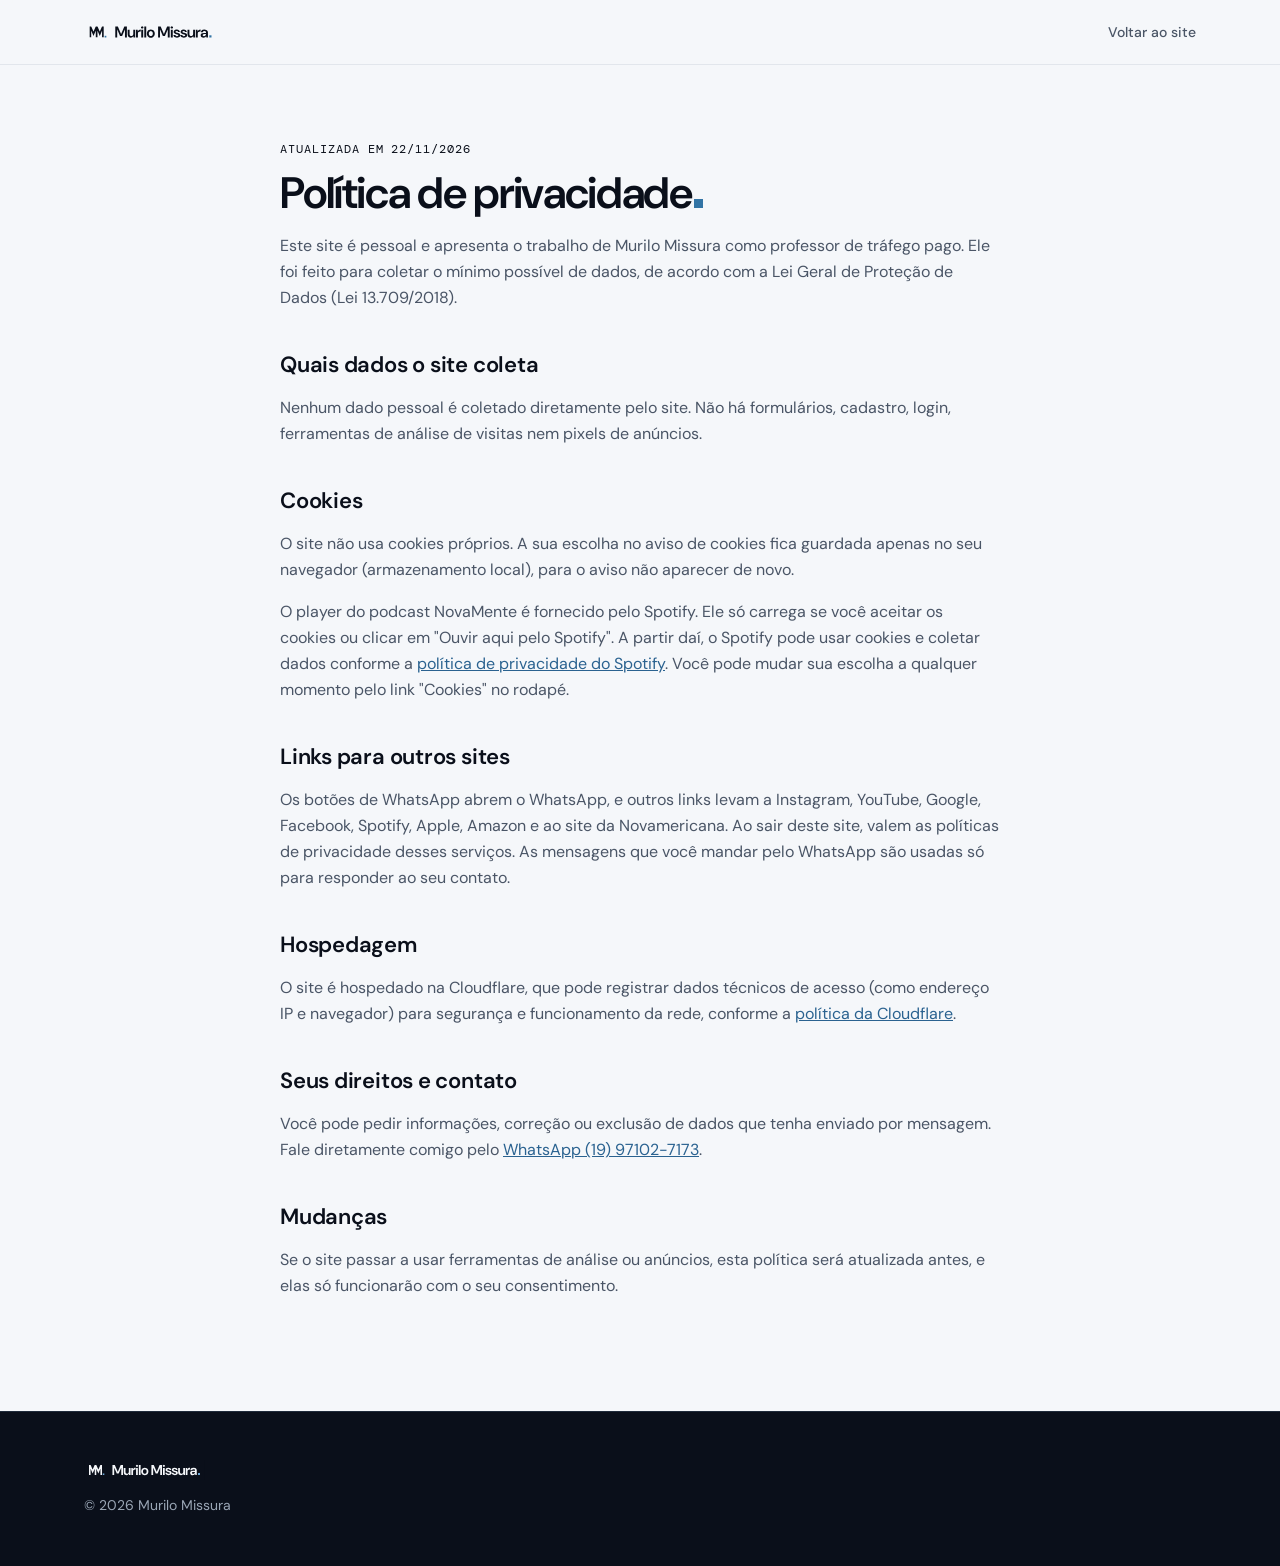
==== privacidade.html @ 1dd3ce07 "Turmas 2027 em formato ingresso, player do NovaMente e aviso de cookies - Cards com data exata, curs" ====
<!doctype html>
<html lang="pt-br">
<head>
<meta charset="utf-8">
<meta name="viewport" content="width=device-width,initial-scale=1">
<title>Política de privacidade · Murilo Missura</title>
<meta name="description" content="Como o site murilomissura.com.br trata dados e cookies.">
<meta name="theme-color" content="#F5F7FA">
<link rel="canonical" href="https://murilomissura.com.br/privacidade.html">
<link rel="icon" href="assets/logo/avatar-azul.svg" type="image/svg+xml">
<link rel="stylesheet" href="assets/css/site.css?v=3">
<style>
.doc{max-width:720px;padding:64px 0 96px}
.doc h1{font-size:44px;line-height:48px;letter-spacing:-.03em;margin-bottom:8px}
.doc h2{font-size:22px;line-height:28px;letter-spacing:-.01em;margin:40px 0 8px;font-weight:600}
.doc p,.doc li{color:var(--ink-muted)}
.doc .upd{font:500 12px/16px var(--mono);letter-spacing:.08em;text-transform:uppercase;color:var(--ink-azul)}
</style>
</head>
<body>
<header class="top"><div class="wrap"><a href="/" aria-label="Murilo Missura, início"><img src="assets/logo/logo-horizontal-positivo.svg" alt="Murilo Missura" width="200" height="22"></a><nav class="nav"><a href="/">Voltar ao site</a></nav></div></header>
<main class="wrap doc">
  <p class="upd">Atualizada em 22/11/2026</p>
  <h1>Política de privacidade<span class="ponto"></span></h1>
  <p>Este site é pessoal e apresenta o trabalho de Murilo Missura como professor de tráfego pago. Ele foi feito para coletar o mínimo possível de dados, de acordo com a Lei Geral de Proteção de Dados (Lei 13.709/2018).</p>

  <h2>Quais dados o site coleta</h2>
  <p>Nenhum dado pessoal é coletado diretamente pelo site. Não há formulários, cadastro, login, ferramentas de análise de visitas nem pixels de anúncios.</p>

  <h2>Cookies</h2>
  <p>O site não usa cookies próprios. A sua escolha no aviso de cookies fica guardada apenas no seu navegador (armazenamento local), para o aviso não aparecer de novo.</p>
  <p>O player do podcast NovaMente é fornecido pelo Spotify. Ele só carrega se você aceitar os cookies ou clicar em "Ouvir aqui pelo Spotify". A partir daí, o Spotify pode usar cookies e coletar dados conforme a <a href="https://www.spotify.com/br-pt/legal/privacy-policy/" target="_blank" rel="noopener">política de privacidade do Spotify</a>. Você pode mudar sua escolha a qualquer momento pelo link "Cookies" no rodapé.</p>

  <h2>Links para outros sites</h2>
  <p>Os botões de WhatsApp abrem o WhatsApp, e outros links levam a Instagram, YouTube, Google, Facebook, Spotify, Apple, Amazon e ao site da Novamericana. Ao sair deste site, valem as políticas de privacidade desses serviços. As mensagens que você mandar pelo WhatsApp são usadas só para responder ao seu contato.</p>

  <h2>Hospedagem</h2>
  <p>O site é hospedado na Cloudflare, que pode registrar dados técnicos de acesso (como endereço IP e navegador) para segurança e funcionamento da rede, conforme a <a href="https://www.cloudflare.com/pt-br/privacypolicy/" target="_blank" rel="noopener">política da Cloudflare</a>.</p>

  <h2>Seus direitos e contato</h2>
  <p>Você pode pedir informações, correção ou exclusão de dados que tenha enviado por mensagem. Fale diretamente comigo pelo <a href="https://wa.me/5519971027173" target="_blank" rel="noopener">WhatsApp (19) 97102-7173</a>.</p>

  <h2>Mudanças</h2>
  <p>Se o site passar a usar ferramentas de análise ou anúncios, esta política será atualizada antes, e elas só funcionarão com o seu consentimento.</p>
</main>
<footer><div class="wrap"><div><img src="assets/logo/logo-horizontal-negativo.svg" alt="Murilo Missura" width="180" height="20"><p style="margin:8px 0 0">© 2026 Murilo Missura</p></div></div></footer>
</body>
</html>
---- assets/css/site.css ----
@font-face{font-family:"DM Sans";src:url("../fonts/DMSans.woff") format("woff");font-weight:100 1000;font-display:swap}
@font-face{font-family:"DM Mono";src:url("../fonts/DMMono.woff") format("woff");font-weight:400 500;font-display:swap}
:root{
  --grafite:#0A0F1A;--preto:#0A0F1A;--papel:#F5F7FA;--sinal:#3274A5;--azul:#3274A5;--azul-escuro:#24577E;--azul-claro:#9CC3E4;--on-sinal:#FFFFFF;
  --dado:#2A6290;--surface:#F5F7FA;--surface-raised:#FFFFFF;--ink:#0A0F1A;--ink-muted:#4A5566;
  --ink-sinal:#2A6290;--line:#E2E6EC;--line-strong:#707B8B;--positivo:#157A4A;--focus:#3274A5;
  --sans:"DM Sans",system-ui,-apple-system,"Segoe UI",sans-serif;
  --mono:"DM Mono",ui-monospace,"SF Mono",Menlo,monospace;
  --r-sm:4px;--r-md:8px;--r-lg:16px;
  --shadow:0 1px 2px rgba(10,15,26,.05),0 8px 24px rgba(10,15,26,.06);
  --max:1160px;--pad:24px;--ease:cubic-bezier(.2,.7,.2,1);
}
*{box-sizing:border-box}
html{scroll-behavior:smooth;-webkit-text-size-adjust:100%}
@media (prefers-reduced-motion:reduce){html{scroll-behavior:auto}}
body{margin:0;font-family:var(--sans);font-size:16px;line-height:26px;color:var(--ink);background:var(--surface);-webkit-font-smoothing:antialiased}
img,video{max-width:100%;display:block}
a{color:var(--dado)}
a:focus-visible,button:focus-visible,summary:focus-visible{outline:2px solid var(--focus);outline-offset:2px;border-radius:var(--r-sm)}
.wrap{max-width:var(--max);margin:0 auto;padding:0 var(--pad)}
.ponto{display:inline-block;width:.2em;height:.2em;background:var(--sinal);margin-left:.06em}
.skip{position:absolute;left:-9999px}.skip:focus{left:16px;top:16px;z-index:99;background:var(--papel);padding:8px 12px}

/* Header */
.top{position:sticky;top:0;z-index:20;background:rgba(245,247,250,.85);backdrop-filter:saturate(1.4) blur(12px);-webkit-backdrop-filter:saturate(1.4) blur(12px);border-bottom:1px solid var(--line)}
.top .wrap{display:flex;align-items:center;justify-content:space-between;height:64px;gap:24px}
.top img{height:22px;width:auto}
.nav{display:flex;gap:28px;align-items:center}
.nav a{color:var(--ink-muted);text-decoration:none;font-size:14px;font-weight:500;transition:color .15s}
.nav a:hover{color:var(--ink)}
@media (max-width:860px){.nav .lk{display:none}}

/* Buttons */
.btn{display:inline-flex;align-items:center;gap:8px;font:600 16px/24px var(--sans);padding:12px 24px;border-radius:var(--r-md);text-decoration:none;border:1px solid transparent;transition:background .15s,border-color .15s;cursor:pointer}
.btn svg{width:20px;height:20px;flex:none}
.btn-primary{background:var(--sinal);color:var(--on-sinal)}
.btn-primary:hover{background:#24577E}
.btn-secondary{color:var(--ink);border-color:var(--line-strong);background:transparent}
.btn-secondary:hover{border-color:var(--ink)}
.dark .btn-secondary{color:var(--papel);border-color:#7C8898}
.dark .btn-secondary:hover{border-color:var(--papel)}
.btn-sm{padding:8px 16px;font-size:14px}
@media (prefers-reduced-motion:reduce){.btn{transition:none}}

/* Type */
.eyebrow{font:500 12px/16px var(--mono);letter-spacing:.08em;text-transform:uppercase;color:var(--ink-sinal);margin:0 0 16px}
.dark .eyebrow{color:#6FA8D6}
h1,h2,h3{margin:0;font-weight:620;color:inherit}
.h-xl{font-size:72px;line-height:72px;letter-spacing:-.04em}
.h-d{font-size:48px;line-height:52px;letter-spacing:-.03em}
.h3{font-size:20px;line-height:28px;font-weight:600;letter-spacing:-.01em}
.lead{font-size:18px;line-height:28px;color:var(--ink-muted);max-width:60ch;margin:16px 0 0}
.dark .lead{color:#9AA6B5}
@media (max-width:720px){.h-xl{font-size:44px;line-height:46px}.h-d{font-size:34px;line-height:38px}}

section{padding:96px 0}
@media (max-width:720px){section{padding:64px 0}}
.dark{background:var(--grafite);color:var(--papel)}

/* Hero */
.hero{padding:72px 0 96px}
.hero .wrap{display:grid;grid-template-columns:1.15fr .85fr;gap:64px;align-items:center}
.hero .ctas{display:flex;gap:16px;flex-wrap:wrap;margin-top:32px}
.hero-media{position:relative;border-radius:var(--r-lg);overflow:hidden;aspect-ratio:4/5;background:var(--line);box-shadow:0 2px 4px rgba(10,15,26,.06),0 24px 48px rgba(10,15,26,.10)}
.hero-media video{width:100%;height:100%;object-fit:cover}
.hero-media .cap{position:absolute;left:16px;bottom:16px;font:500 11px/16px var(--mono);letter-spacing:.06em;text-transform:uppercase;color:var(--papel);background:rgba(10,15,26,.7);padding:4px 8px;border-radius:var(--r-sm)}
@media (max-width:860px){.hero .wrap{grid-template-columns:1fr;gap:40px}.hero-media{max-width:420px}}

/* Proof strip */
.proof{background:var(--surface);color:var(--ink);padding:0 0 72px;position:relative;z-index:1}
.proof .grid{display:grid;grid-template-columns:repeat(3,1fr);border-top:1px solid var(--line)}
.proof .it{padding:32px 24px 0 0}
.proof b{display:block;font:500 44px/48px var(--mono);letter-spacing:-.02em}
.proof span{font:500 12px/16px var(--mono);letter-spacing:.08em;text-transform:uppercase;color:var(--ink-muted)}
.proof small{display:block;margin-top:24px;color:var(--ink-muted);font-size:13px}
@media (max-width:720px){.proof .grid{grid-template-columns:1fr}.proof .it{padding:24px 0 0}}

/* Steps */
.steps{display:grid;grid-template-columns:repeat(3,1fr);gap:32px;margin-top:48px}
.step{border-top:2px solid var(--ink);padding-top:20px}
.step .n{font:500 12px/16px var(--mono);letter-spacing:.08em;color:var(--ink-sinal)}
.step h3{margin:8px 0}
.step p{margin:0;color:var(--ink-muted)}
@media (max-width:860px){.steps{grid-template-columns:1fr}}

/* Novamericana */
.split{display:grid;grid-template-columns:1fr 1fr;gap:64px;align-items:start}
@media (max-width:860px){.split{grid-template-columns:1fr;gap:32px}}
.card{background:var(--surface-raised);border:1px solid var(--line);border-radius:var(--r-lg);box-shadow:var(--shadow);padding:24px}
.courses{display:grid;gap:16px}
.course h3{margin-bottom:4px}
.course p{margin:0;color:var(--ink-muted)}
.tag{display:inline-block;font:500 11px/16px var(--mono);letter-spacing:.06em;text-transform:uppercase;color:var(--ink-muted);border:1px solid var(--line);border-radius:var(--r-sm);padding:2px 8px;margin-bottom:12px}
.nova-logo{height:22px;width:auto;margin:24px 0 8px}
.agenda{margin-top:16px;border-top:1px solid var(--line)}
.agenda li{display:grid;grid-template-columns:110px 1fr;gap:12px;padding:10px 0;border-bottom:1px solid var(--line);font-size:15px}
.agenda li b{font:500 13px/26px var(--mono);color:var(--ink-muted);text-transform:uppercase;letter-spacing:.04em}
.agenda ul{list-style:none;margin:0;padding:0}

/* Turmas grid */
.turmas{display:grid;grid-template-columns:repeat(4,1fr);gap:16px;margin-top:48px;align-items:start}
.turma{margin:0}
.turma img{border-radius:var(--r-lg);aspect-ratio:4/3;object-fit:cover;width:100%;height:auto;background:var(--line)}
.turma figcaption{margin-top:8px;font:500 12px/16px var(--mono);letter-spacing:.06em;text-transform:uppercase;color:var(--ink-muted)}
.turma.destaque{grid-column:1/-1}
.turma.destaque img{aspect-ratio:21/9;object-position:center 60%}
.also{margin-top:24px;color:var(--ink-muted);font-size:15px}
@media (max-width:860px){.turmas{grid-template-columns:1fr 1fr}.turma.destaque img{aspect-ratio:4/3}}

/* Reviews */
.quote-main{font-size:28px;line-height:36px;letter-spacing:-.02em;font-weight:500;margin:0;max-width:30ch}
.quote-main .hl{color:var(--ink-sinal)}
.who{margin-top:16px;font:500 12px/16px var(--mono);letter-spacing:.06em;text-transform:uppercase;color:var(--ink-muted)}
.reviews{display:grid;grid-template-columns:repeat(3,1fr);gap:16px;margin-top:48px}
.review p{margin:0 0 16px}
.review mark{background:none;color:var(--ink);font-weight:600}
@media (max-width:860px){.reviews{grid-template-columns:1fr}}
.note{font-size:13px;color:var(--ink-muted);margin-top:24px}

/* Podcast */
.eps{display:grid;grid-template-columns:1fr 1fr;gap:16px;margin-top:48px}
.ep .num{font:500 12px/16px var(--mono);letter-spacing:.08em;text-transform:uppercase;color:var(--ink-azul,#2A6290)}
.ep h3{margin:8px 0}
.ep p{margin:0;color:var(--ink-muted)}
.dark .card{background:#121A28;border-color:#1F2A3A;box-shadow:none}
.platforms{display:flex;flex-wrap:wrap;gap:12px;margin-top:32px}
@media (max-width:720px){.eps{grid-template-columns:1fr}}

/* Timeline */
.timeline{list-style:none;margin:48px 0 0;padding:0;border-left:2px solid var(--line);max-width:760px}
.timeline li{position:relative;padding:0 0 32px 32px}
.timeline li::before{content:"";position:absolute;left:-7px;top:6px;width:12px;height:12px;background:var(--surface);border:2px solid var(--line-strong)}
.timeline li.now::before{background:var(--sinal);border-color:var(--sinal)}
.timeline .when{font:500 12px/16px var(--mono);letter-spacing:.08em;text-transform:uppercase;color:var(--ink-muted)}
.timeline h3{margin:4px 0}
.timeline p{margin:0;color:var(--ink-muted)}

/* Missura */
.mn-logo{height:24px;width:auto;margin-bottom:24px}
.cases{display:grid;grid-template-columns:1fr 1fr;gap:16px;margin-top:40px}
.case h3{font-size:22px;line-height:28px;margin:4px 0 16px;letter-spacing:-.02em}
.case .res{display:flex;gap:32px;flex-wrap:wrap;border-top:1px solid var(--line);padding-top:16px}
.case .res b{display:block;font:500 30px/36px var(--mono);letter-spacing:-.02em;color:var(--positivo)}
.case .res b.n{color:var(--ink)}
.case .res span{font:500 11px/16px var(--mono);letter-spacing:.06em;text-transform:uppercase;color:var(--ink-muted)}
.case .src{font-size:13px;color:var(--ink-muted);margin:16px 0 0}
.services{display:flex;gap:8px;flex-wrap:wrap;margin:24px 0}
@media (max-width:860px){.cases{grid-template-columns:1fr}}

/* FAQ */
.faq{max-width:760px;margin-top:40px}
.faq details{border-bottom:1px solid var(--line);padding:20px 0}
.faq summary{cursor:pointer;font-weight:600;font-size:18px;list-style:none;display:flex;justify-content:space-between;gap:16px}
.faq summary::-webkit-details-marker{display:none}
.faq summary::after{content:"+";font:400 24px/24px var(--mono);color:var(--ink-muted)}
.faq details[open] summary::after{content:"–"}
.faq p{margin:12px 0 0;color:var(--ink-muted)}

/* CTA + footer */
.final{text-align:left}
.final .h-d{max-width:18ch}
.final .ctas{margin-top:32px;display:flex;gap:16px;flex-wrap:wrap}
footer{background:var(--grafite);color:#9AA6B5;padding:48px 0;border-top:1px solid #1F2A3A;font-size:14px}
footer .wrap{display:flex;justify-content:space-between;gap:32px;flex-wrap:wrap;align-items:flex-start}
footer img{height:20px;width:auto;margin-bottom:12px}
footer a{color:#9AA6B5;text-decoration:none}
footer a:hover{color:var(--papel)}
footer ul{list-style:none;margin:0;padding:0;display:grid;gap:6px}
footer h4{margin:0 0 10px;font:500 11px/16px var(--mono);letter-spacing:.08em;text-transform:uppercase;color:#7C8898}

/* Floating WhatsApp (mobile) */
.wa-float{position:fixed;right:16px;bottom:16px;z-index:30;display:none;width:56px;height:56px;border-radius:50%;background:var(--sinal);color:var(--on-sinal);align-items:center;justify-content:center;box-shadow:0 6px 20px rgba(0,0,0,.25)}
.wa-float svg{width:26px;height:26px}
@media (max-width:720px){.wa-float{display:flex}}
.nav a.btn-primary,.nav a.btn-primary:hover{color:var(--on-sinal)}

/* WhatsApp buttons (cor oficial, texto grafite para contraste 10:1) */
.btn-wa{background:#25D366;color:#0A0F1A}
.btn-wa:hover{background:#1EBE5A}
.nav a.btn-wa,.nav a.btn-wa:hover{color:#0A0F1A}
.wa-float{background:#25D366;color:#0A0F1A}

/* Reviews no formato das plataformas */
.rv{background:#fff;border:1px solid #DADCE0;border-radius:12px;padding:16px 18px;font-family:Roboto,Arial,var(--sans);color:#202124;display:flex;flex-direction:column;gap:10px}
.rv-head{display:flex;align-items:center;gap:12px}
.rv-av{width:40px;height:40px;border-radius:50%;display:flex;align-items:center;justify-content:center;color:#fff;font-weight:500;font-size:18px;flex:none}
.rv-name{font-size:15px;font-weight:500;line-height:20px}
.rv-meta{font-size:12px;color:#5F6368;line-height:16px}
.rv-stars{display:flex;align-items:center;gap:8px;font-size:12px;color:#5F6368}
.rv-stars span{color:#FBBC04;font-size:15px;letter-spacing:1px}
.rv p{margin:0;font-size:14px;line-height:21px}
.rv-src{margin-top:auto;display:flex;align-items:center;gap:6px;font-size:12px;color:#5F6368;border-top:1px solid #F1F3F4;padding-top:10px}
.rv-src b{font-weight:500}
.rv.fb{background:#fff;border-color:#DADDE1;font-family:Helvetica,Arial,var(--sans);color:#050505}
.rv.fb .rv-rec{font-size:13px;color:#65676B}
.rv.fb .rv-rec b{color:#050505;font-weight:600}
.rv.fb .rv-rec i{font-style:normal;color:#F02849}
.rv-g{width:14px;height:14px;border-radius:50%;background:conic-gradient(#EA4335 0 25%,#FBBC04 0 50%,#34A853 0 75%,#4285F4 0);display:inline-block}
.rv-f{width:14px;height:14px;border-radius:50%;background:#1877F2;color:#fff;font:700 10px/14px Arial;text-align:center;display:inline-block}
.reviews{align-items:stretch}
.reviews .rv.big{grid-column:1/-1}
.reviews .rv.big p{font-size:16px;line-height:24px}

/* Cidades das próximas turmas */
.cities{display:grid;grid-template-columns:repeat(3,1fr);gap:16px;margin-top:24px}
.city{position:relative;border-radius:var(--r-lg);overflow:hidden;aspect-ratio:4/3;background:var(--grafite);color:var(--papel);padding:20px;display:flex;flex-direction:column;justify-content:flex-end}
.city img{position:absolute;inset:0;width:100%;height:100%;object-fit:cover;opacity:.55}
.city>*{position:relative}
.city .m{font:500 12px/16px var(--mono);letter-spacing:.08em;text-transform:uppercase;color:#6FA8D6}
.city h3{font-size:24px;line-height:28px;letter-spacing:-.02em;margin:4px 0 8px}
.city .c{font:500 11px/16px var(--mono);letter-spacing:.06em;text-transform:uppercase;color:#9AA6B5}
.city::after{content:"";position:absolute;right:20px;top:20px;width:10px;height:10px;background:#6FA8D6}
@media (max-width:860px){.cities{grid-template-columns:1fr 1fr}}
@media (max-width:520px){.cities{grid-template-columns:1fr}}
.cities-wrap{margin-top:64px}

/* ===== v2 · movimento ambiente ===== */
.hero{position:relative;overflow:hidden;background:var(--surface);color:var(--ink)}
.hero .wrap{position:relative;z-index:1}
.dots{position:absolute;inset:0;background-image:radial-gradient(rgba(50,116,165,.30) 1px,transparent 1.3px);background-size:24px 24px;animation:drift 40s linear infinite;-webkit-mask-image:radial-gradient(ellipse 60% 75% at 72% 45%,#000 15%,transparent 72%);mask-image:radial-gradient(ellipse 60% 75% at 72% 45%,#000 15%,transparent 72%);pointer-events:none}
@keyframes drift{to{background-position:24px 24px}}
.dataline{position:absolute;left:0;bottom:0;width:100%;height:240px;pointer-events:none;overflow:visible}
.dataline .ln{fill:none;stroke:var(--azul);stroke-width:2;stroke-linejoin:miter;vector-effect:non-scaling-stroke;stroke-dasharray:3200;stroke-dashoffset:3200;animation:draw 2.4s var(--ease) .2s forwards}
.dataline .area{fill:url(#mmfade);opacity:0;animation:fadein 1.4s ease 1.4s forwards}
@keyframes draw{to{stroke-dashoffset:0}}
@keyframes fadein{to{opacity:1}}
.dl-pt{position:absolute;width:12px;height:12px;background:var(--azul);right:1.5%;bottom:calc(240px * .9 - 6px);opacity:0;animation:fadein .35s ease 2.5s forwards,pulse 3s ease-in-out 3s infinite}
@keyframes pulse{50%{box-shadow:0 0 0 8px rgba(50,116,165,.12)}}
.marquee{border-top:1px solid var(--line);border-bottom:1px solid var(--line);overflow:hidden;background:var(--surface-raised)}
.marquee .track{display:flex;width:max-content;animation:scroll 50s linear infinite}
.marquee span{font:500 12px/16px var(--mono);letter-spacing:.1em;text-transform:uppercase;color:var(--ink-muted);white-space:nowrap;display:flex;align-items:center;gap:28px;padding:18px 28px 18px 0}
.marquee span::after{content:"";width:6px;height:6px;background:var(--azul)}
.marquee:hover .track{animation-play-state:paused}
@keyframes scroll{to{transform:translateX(-50%)}}
.reveal{opacity:0;transform:translateY(18px);transition:opacity .6s var(--ease),transform .6s var(--ease)}
.reveal.in{opacity:1;transform:none}
.card,.city{transition:transform .3s var(--ease),box-shadow .3s var(--ease),opacity .6s var(--ease)}
a.card:hover,.course:hover,.case:hover,.city:hover{transform:translateY(-4px)}
.turma{overflow:hidden}
.turma img{transition:transform .6s var(--ease)}
.turma:hover img{transform:scale(1.03)}
@media (max-width:720px){.dataline{height:160px}.dl-pt{bottom:calc(160px * .9 - 6px)}}
@media (prefers-reduced-motion:reduce){
  .dots,.marquee .track,.dl-pt{animation:none}
  .dl-pt{opacity:1}
  .dataline .ln{animation:none;stroke-dashoffset:0}.dataline .area{animation:none;opacity:1}
  .reveal{opacity:1;transform:none;transition:none}
  .card,.city,.turma img{transition:none}
}
.hero{padding:72px 0 200px}
.dataline{height:170px}.dl-pt{bottom:calc(170px * .9 - 6px)}
@media (max-width:720px){.hero{padding:48px 0 150px}.dataline{height:120px}.dl-pt{bottom:calc(120px * .9 - 6px)}}

/* ===== v3 · turmas em formato ingresso ===== */
.tickets{display:grid;grid-template-columns:repeat(3,1fr);gap:16px;margin-top:32px}
.tk{display:grid;grid-template-columns:104px 1fr;background:var(--surface-raised);border:1px solid var(--line);border-radius:var(--r-lg);box-shadow:var(--shadow);overflow:hidden;position:relative;transition:transform .3s var(--ease),box-shadow .3s var(--ease),border-color .3s,opacity .6s var(--ease)}
.tk:hover{transform:translateY(-4px);border-color:var(--azul-claro);box-shadow:0 2px 4px rgba(10,15,26,.05),0 16px 32px rgba(10,15,26,.10)}
.tk-date{display:flex;flex-direction:column;align-items:center;justify-content:center;gap:2px;padding:20px 8px;color:#fff;text-align:center;position:relative}
.tk--tp .tk-date{background:var(--azul)}
.tk--ia .tk-date{background:var(--preto)}
.tk-date b{font:500 26px/30px var(--mono);letter-spacing:-.04em}
.tk-date span{font:500 13px/16px var(--mono);letter-spacing:.14em;text-transform:uppercase}
.tk-date small{font:400 11px/14px var(--sans);opacity:.75;margin-top:6px}
.tk-date::after{content:"";position:absolute;right:-1px;top:10px;bottom:10px;border-right:2px dashed var(--surface-raised)}
.tk::before,.tk::after{content:"";position:absolute;left:96px;width:16px;height:16px;border-radius:50%;background:var(--surface);border:1px solid var(--line);z-index:1}
.tk::before{top:-9px}.tk::after{bottom:-9px}
.tk-body{padding:18px 20px 16px;display:flex;flex-direction:column;align-items:flex-start;gap:6px;min-width:0}
.tk-curso{font:500 11px/16px var(--mono);letter-spacing:.08em;text-transform:uppercase;color:var(--ink-azul)}
.tk--ia .tk-curso{color:var(--ink)}
.tk h3{font-size:21px;line-height:26px;letter-spacing:-.02em;font-weight:620}
.tk h3 span{color:var(--ink-muted);font-weight:500}
.tk-st{display:inline-flex;align-items:center;gap:6px;font-size:13px;line-height:18px;color:var(--ink-muted)}
.tk-st::before{content:"";width:7px;height:7px;border-radius:50%}
.tk-st.ok{color:#157A4A}.tk-st.ok::before{background:#1FA463;box-shadow:0 0 0 3px rgba(31,164,99,.15)}
.tk-st.prev::before{background:transparent;border:1.5px solid var(--line-strong)}
.tk-cta{margin-top:auto;padding-top:8px;font-weight:600;font-size:14px;color:var(--ink-azul);text-decoration:none}
.tk-cta span{display:inline-block;transition:transform .2s var(--ease)}
.tk:hover .tk-cta span{transform:translateX(4px)}
.tk-cta::before{content:"";position:absolute;inset:0;z-index:2}
.tk-empty{margin-top:24px;color:var(--ink-muted)}
@media (max-width:980px){.tickets{grid-template-columns:1fr 1fr}}
@media (max-width:620px){.tickets{grid-template-columns:1fr}}

/* ===== v3 · podcast com player ===== */
.pod{background:var(--surface-raised);border-top:1px solid var(--line);border-bottom:1px solid var(--line)}
.pod-grid{display:grid;grid-template-columns:1fr 1fr;gap:64px;align-items:center}
.player{border-radius:12px;overflow:hidden;min-height:352px;background:var(--preto)}
.player iframe{display:block}
.player-ph{min-height:352px;display:flex;flex-direction:column;align-items:flex-start;justify-content:flex-end;gap:16px;padding:32px;color:var(--papel);
  background:radial-gradient(rgba(111,168,214,.25) 1px,transparent 1.3px) 0 0/20px 20px,linear-gradient(160deg,#121A28,#0A0F1A 60%)}
.player-k{font:500 12px/16px var(--mono);letter-spacing:.1em;text-transform:uppercase;color:#6FA8D6}
.player-play{display:inline-flex;align-items:center;gap:10px;font:600 16px/24px var(--sans);background:#1DB954;color:#0A0F1A;border:0;border-radius:999px;padding:12px 22px 12px 16px;cursor:pointer}
.player-play svg{width:22px;height:22px}
.player-play:hover{background:#1ED760}
.player-ph small{font-size:12px;color:#9AA6B5}.player-ph small a{color:#9AA6B5}
@media (max-width:860px){.pod-grid{grid-template-columns:1fr;gap:32px}}

/* ===== v3 · aviso de cookies ===== */
.ck{position:fixed;left:16px;right:16px;bottom:16px;z-index:40;max-width:720px;margin:0 auto;background:var(--surface-raised);border:1px solid var(--line);border-radius:var(--r-lg);box-shadow:0 8px 32px rgba(10,15,26,.16);padding:16px 18px;display:flex;align-items:center;gap:16px}
.ck[hidden]{display:none}
.ck p{margin:0;font-size:14px;line-height:20px;color:var(--ink-muted)}
.ck a{color:var(--ink-azul)}
.ck-b{display:flex;gap:8px;flex:none}
body.ck-on .wa-float{bottom:132px}
@media (max-width:620px){.ck{flex-direction:column;align-items:stretch}.ck-b .btn{flex:1;justify-content:center}}
.linkbtn{background:none;border:0;padding:0;font:inherit;color:inherit;cursor:pointer;text-decoration:underline}
@media (prefers-reduced-motion:reduce){.tk,.tk-cta span{transition:none}}
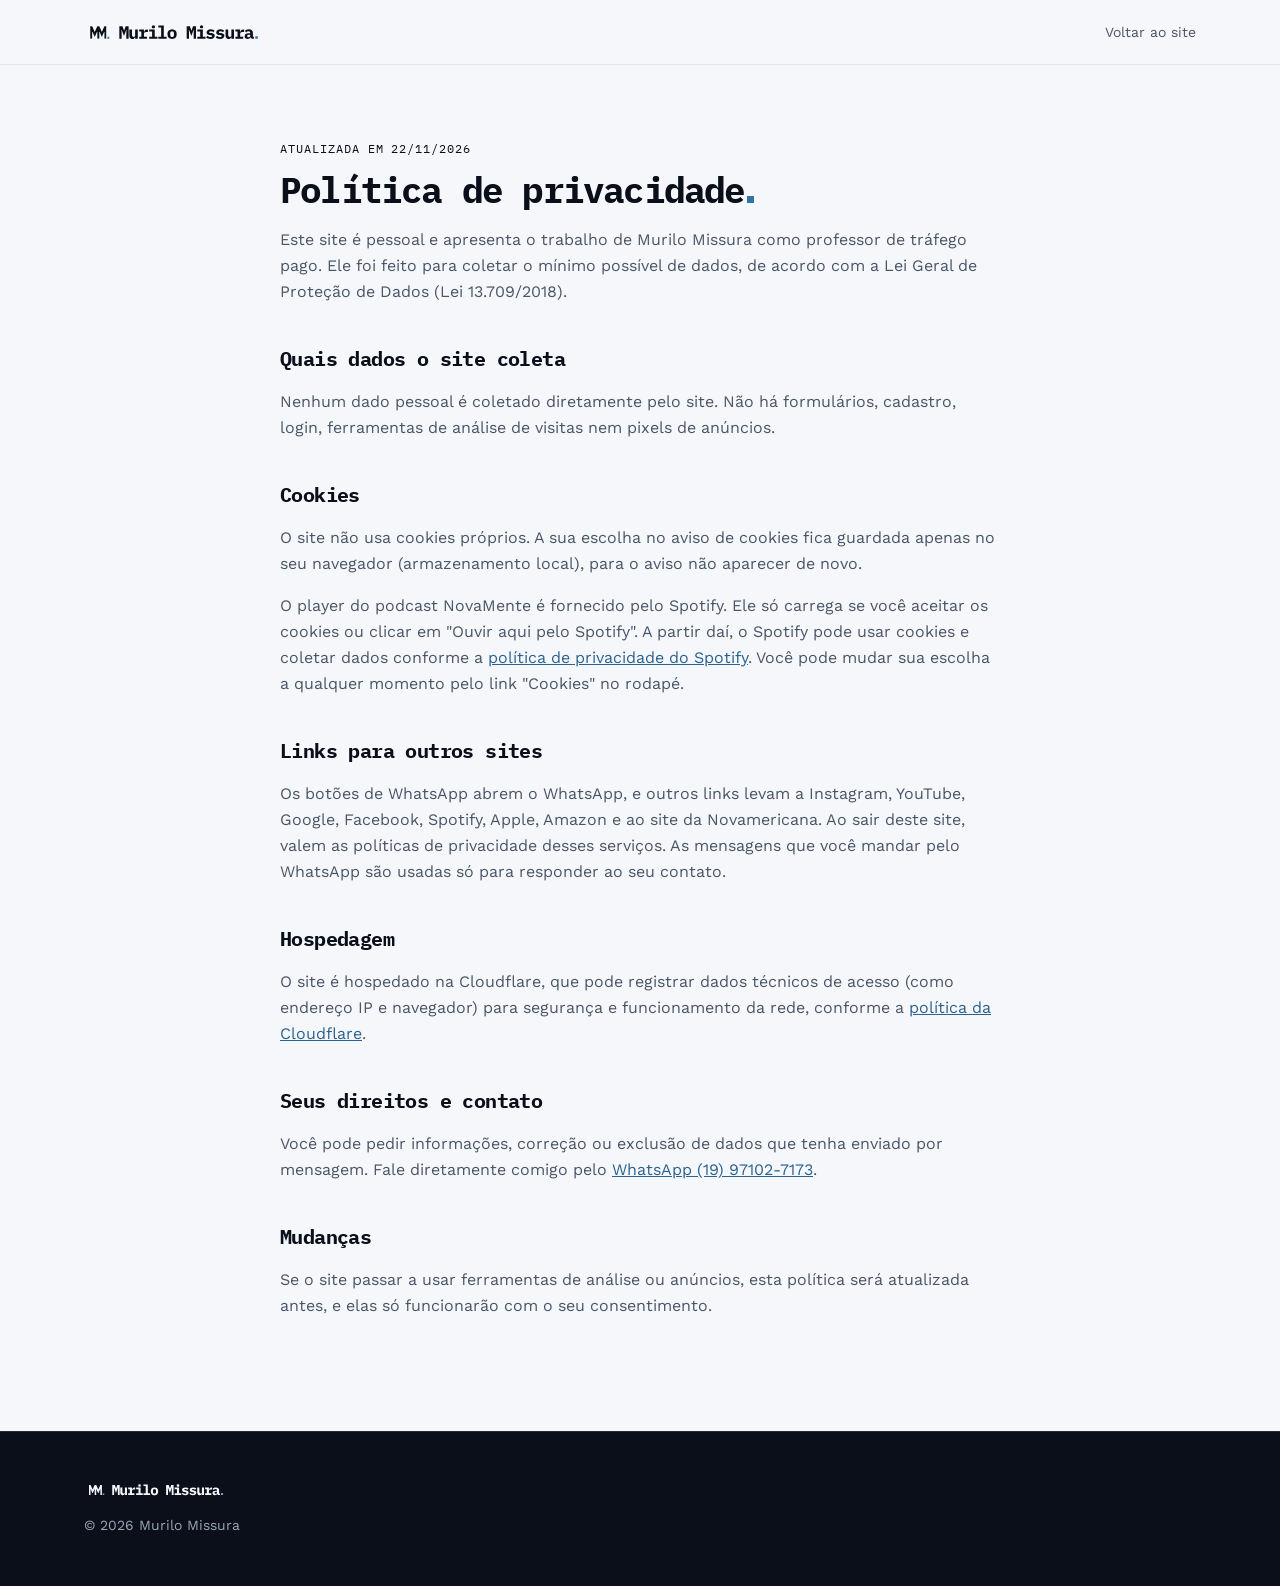
==== commit f6ecb82d: "Tipografia própria: IBM Plex Mono nos títulos e logo, Work Sans no texto Co-Authored-By: Claude Opus" ====
--- a/privacidade.html
+++ b/privacidade.html
@@ -8,17 +8,17 @@
 <meta name="theme-color" content="#F5F7FA">
 <link rel="canonical" href="https://murilomissura.com.br/privacidade.html">
 <link rel="icon" href="assets/logo/avatar-azul.svg" type="image/svg+xml">
-<link rel="stylesheet" href="assets/css/site.css?v=3">
+<link rel="stylesheet" href="assets/css/site.css?v=4">
 <style>
 .doc{max-width:720px;padding:64px 0 96px}
-.doc h1{font-size:44px;line-height:48px;letter-spacing:-.03em;margin-bottom:8px}
-.doc h2{font-size:22px;line-height:28px;letter-spacing:-.01em;margin:40px 0 8px;font-weight:600}
+.doc h1{font-size:36px;line-height:42px;letter-spacing:-.05em;margin-bottom:8px}
+.doc h2{font-size:20px;line-height:28px;letter-spacing:-.03em;margin:40px 0 8px}
 .doc p,.doc li{color:var(--ink-muted)}
 .doc .upd{font:500 12px/16px var(--mono);letter-spacing:.08em;text-transform:uppercase;color:var(--ink-azul)}
 </style>
 </head>
 <body>
-<header class="top"><div class="wrap"><a href="/" aria-label="Murilo Missura, início"><img src="assets/logo/logo-horizontal-positivo.svg" alt="Murilo Missura" width="200" height="22"></a><nav class="nav"><a href="/">Voltar ao site</a></nav></div></header>
+<header class="top"><div class="wrap"><a href="/" aria-label="Murilo Missura, início"><img src="assets/logo/logo-horizontal-positivo.svg" alt="Murilo Missura" width="180" height="25"></a><nav class="nav"><a href="/">Voltar ao site</a></nav></div></header>
 <main class="wrap doc">
   <p class="upd">Atualizada em 22/11/2026</p>
   <h1>Política de privacidade<span class="ponto"></span></h1>
@@ -43,6 +43,6 @@
   <h2>Mudanças</h2>
   <p>Se o site passar a usar ferramentas de análise ou anúncios, esta política será atualizada antes, e elas só funcionarão com o seu consentimento.</p>
 </main>
-<footer><div class="wrap"><div><img src="assets/logo/logo-horizontal-negativo.svg" alt="Murilo Missura" width="180" height="20"><p style="margin:8px 0 0">© 2026 Murilo Missura</p></div></div></footer>
+<footer><div class="wrap"><div><img src="assets/logo/logo-horizontal-negativo.svg" alt="Murilo Missura" width="180" height="25"><p style="margin:8px 0 0">© 2026 Murilo Missura</p></div></div></footer>
 </body>
 </html>
--- a/assets/css/site.css
+++ b/assets/css/site.css
@@ -1,11 +1,13 @@
-@font-face{font-family:"DM Sans";src:url("../fonts/DMSans.woff") format("woff");font-weight:100 1000;font-display:swap}
-@font-face{font-family:"DM Mono";src:url("../fonts/DMMono.woff") format("woff");font-weight:400 500;font-display:swap}
+@font-face{font-family:"Work Sans";src:url("../fonts/WorkSans-Regular.woff") format("woff");font-weight:400;font-display:swap}
+@font-face{font-family:"Work Sans";src:url("../fonts/WorkSans-Bold.woff") format("woff");font-weight:600 700;font-display:swap}
+@font-face{font-family:"IBM Plex Mono";src:url("../fonts/IBMPlexMono-Regular.woff") format("woff");font-weight:400 500;font-display:swap}
+@font-face{font-family:"IBM Plex Mono";src:url("../fonts/IBMPlexMono-Bold.woff") format("woff");font-weight:600 700;font-display:swap}
 :root{
   --grafite:#0A0F1A;--preto:#0A0F1A;--papel:#F5F7FA;--sinal:#3274A5;--azul:#3274A5;--azul-escuro:#24577E;--azul-claro:#9CC3E4;--on-sinal:#FFFFFF;
   --dado:#2A6290;--surface:#F5F7FA;--surface-raised:#FFFFFF;--ink:#0A0F1A;--ink-muted:#4A5566;
   --ink-sinal:#2A6290;--line:#E2E6EC;--line-strong:#707B8B;--positivo:#157A4A;--focus:#3274A5;
-  --sans:"DM Sans",system-ui,-apple-system,"Segoe UI",sans-serif;
-  --mono:"DM Mono",ui-monospace,"SF Mono",Menlo,monospace;
+  --sans:"Work Sans",system-ui,-apple-system,"Segoe UI",sans-serif;
+  --mono:"IBM Plex Mono",ui-monospace,"SF Mono",Menlo,monospace;--title:"IBM Plex Mono",ui-monospace,Menlo,monospace;
   --r-sm:4px;--r-md:8px;--r-lg:16px;
   --shadow:0 1px 2px rgba(10,15,26,.05),0 8px 24px rgba(10,15,26,.06);
   --max:1160px;--pad:24px;--ease:cubic-bezier(.2,.7,.2,1);
@@ -24,7 +26,7 @@
 /* Header */
 .top{position:sticky;top:0;z-index:20;background:rgba(245,247,250,.85);backdrop-filter:saturate(1.4) blur(12px);-webkit-backdrop-filter:saturate(1.4) blur(12px);border-bottom:1px solid var(--line)}
 .top .wrap{display:flex;align-items:center;justify-content:space-between;height:64px;gap:24px}
-.top img{height:22px;width:auto}
+.top img{height:25px;width:auto}
 .nav{display:flex;gap:28px;align-items:center}
 .nav a{color:var(--ink-muted);text-decoration:none;font-size:14px;font-weight:500;transition:color .15s}
 .nav a:hover{color:var(--ink)}
@@ -45,13 +47,13 @@
 /* Type */
 .eyebrow{font:500 12px/16px var(--mono);letter-spacing:.08em;text-transform:uppercase;color:var(--ink-sinal);margin:0 0 16px}
 .dark .eyebrow{color:#6FA8D6}
-h1,h2,h3{margin:0;font-weight:620;color:inherit}
-.h-xl{font-size:72px;line-height:72px;letter-spacing:-.04em}
-.h-d{font-size:48px;line-height:52px;letter-spacing:-.03em}
-.h3{font-size:20px;line-height:28px;font-weight:600;letter-spacing:-.01em}
+h1,h2,h3{margin:0;font-family:var(--title);font-weight:700;color:inherit}
+.h-xl{font-size:60px;line-height:64px;letter-spacing:-.06em}
+.h-d{font-size:40px;line-height:46px;letter-spacing:-.05em}
+.h3{font-size:19px;line-height:26px;font-weight:700;letter-spacing:-.03em}
 .lead{font-size:18px;line-height:28px;color:var(--ink-muted);max-width:60ch;margin:16px 0 0}
 .dark .lead{color:#9AA6B5}
-@media (max-width:720px){.h-xl{font-size:44px;line-height:46px}.h-d{font-size:34px;line-height:38px}}
+@media (max-width:720px){.h-xl{font-size:38px;line-height:42px}.h-d{font-size:28px;line-height:34px}}
 
 section{padding:96px 0}
 @media (max-width:720px){section{padding:64px 0}}
@@ -108,7 +110,7 @@
 @media (max-width:860px){.turmas{grid-template-columns:1fr 1fr}.turma.destaque img{aspect-ratio:4/3}}
 
 /* Reviews */
-.quote-main{font-size:28px;line-height:36px;letter-spacing:-.02em;font-weight:500;margin:0;max-width:30ch}
+.quote-main{font-size:26px;line-height:36px;letter-spacing:-.01em;font-weight:400;margin:0;max-width:30ch}
 .quote-main .hl{color:var(--ink-sinal)}
 .who{margin-top:16px;font:500 12px/16px var(--mono);letter-spacing:.06em;text-transform:uppercase;color:var(--ink-muted)}
 .reviews{display:grid;grid-template-columns:repeat(3,1fr);gap:16px;margin-top:48px}
@@ -138,7 +140,7 @@
 /* Missura */
 .mn-logo{height:24px;width:auto;margin-bottom:24px}
 .cases{display:grid;grid-template-columns:1fr 1fr;gap:16px;margin-top:40px}
-.case h3{font-size:22px;line-height:28px;margin:4px 0 16px;letter-spacing:-.02em}
+.case h3{font-size:21px;line-height:28px;margin:4px 0 16px;letter-spacing:-.04em}
 .case .res{display:flex;gap:32px;flex-wrap:wrap;border-top:1px solid var(--line);padding-top:16px}
 .case .res b{display:block;font:500 30px/36px var(--mono);letter-spacing:-.02em;color:var(--positivo)}
 .case .res b.n{color:var(--ink)}
@@ -207,7 +209,7 @@
 .city img{position:absolute;inset:0;width:100%;height:100%;object-fit:cover;opacity:.55}
 .city>*{position:relative}
 .city .m{font:500 12px/16px var(--mono);letter-spacing:.08em;text-transform:uppercase;color:#6FA8D6}
-.city h3{font-size:24px;line-height:28px;letter-spacing:-.02em;margin:4px 0 8px}
+.city h3{font-size:22px;line-height:28px;letter-spacing:-.04em;margin:4px 0 8px}
 .city .c{font:500 11px/16px var(--mono);letter-spacing:.06em;text-transform:uppercase;color:#9AA6B5}
 .city::after{content:"";position:absolute;right:20px;top:20px;width:10px;height:10px;background:#6FA8D6}
 @media (max-width:860px){.cities{grid-template-columns:1fr 1fr}}
@@ -267,8 +269,8 @@
 .tk-body{padding:18px 20px 16px;display:flex;flex-direction:column;align-items:flex-start;gap:6px;min-width:0}
 .tk-curso{font:500 11px/16px var(--mono);letter-spacing:.08em;text-transform:uppercase;color:var(--ink-azul)}
 .tk--ia .tk-curso{color:var(--ink)}
-.tk h3{font-size:21px;line-height:26px;letter-spacing:-.02em;font-weight:620}
-.tk h3 span{color:var(--ink-muted);font-weight:500}
+.tk h3{font-size:19px;line-height:25px;letter-spacing:-.04em;font-weight:700}
+.tk h3 span{color:var(--ink-muted);font-weight:400}
 .tk-st{display:inline-flex;align-items:center;gap:6px;font-size:13px;line-height:18px;color:var(--ink-muted)}
 .tk-st::before{content:"";width:7px;height:7px;border-radius:50%}
 .tk-st.ok{color:#157A4A}.tk-st.ok::before{background:#1FA463;box-shadow:0 0 0 3px rgba(31,164,99,.15)}
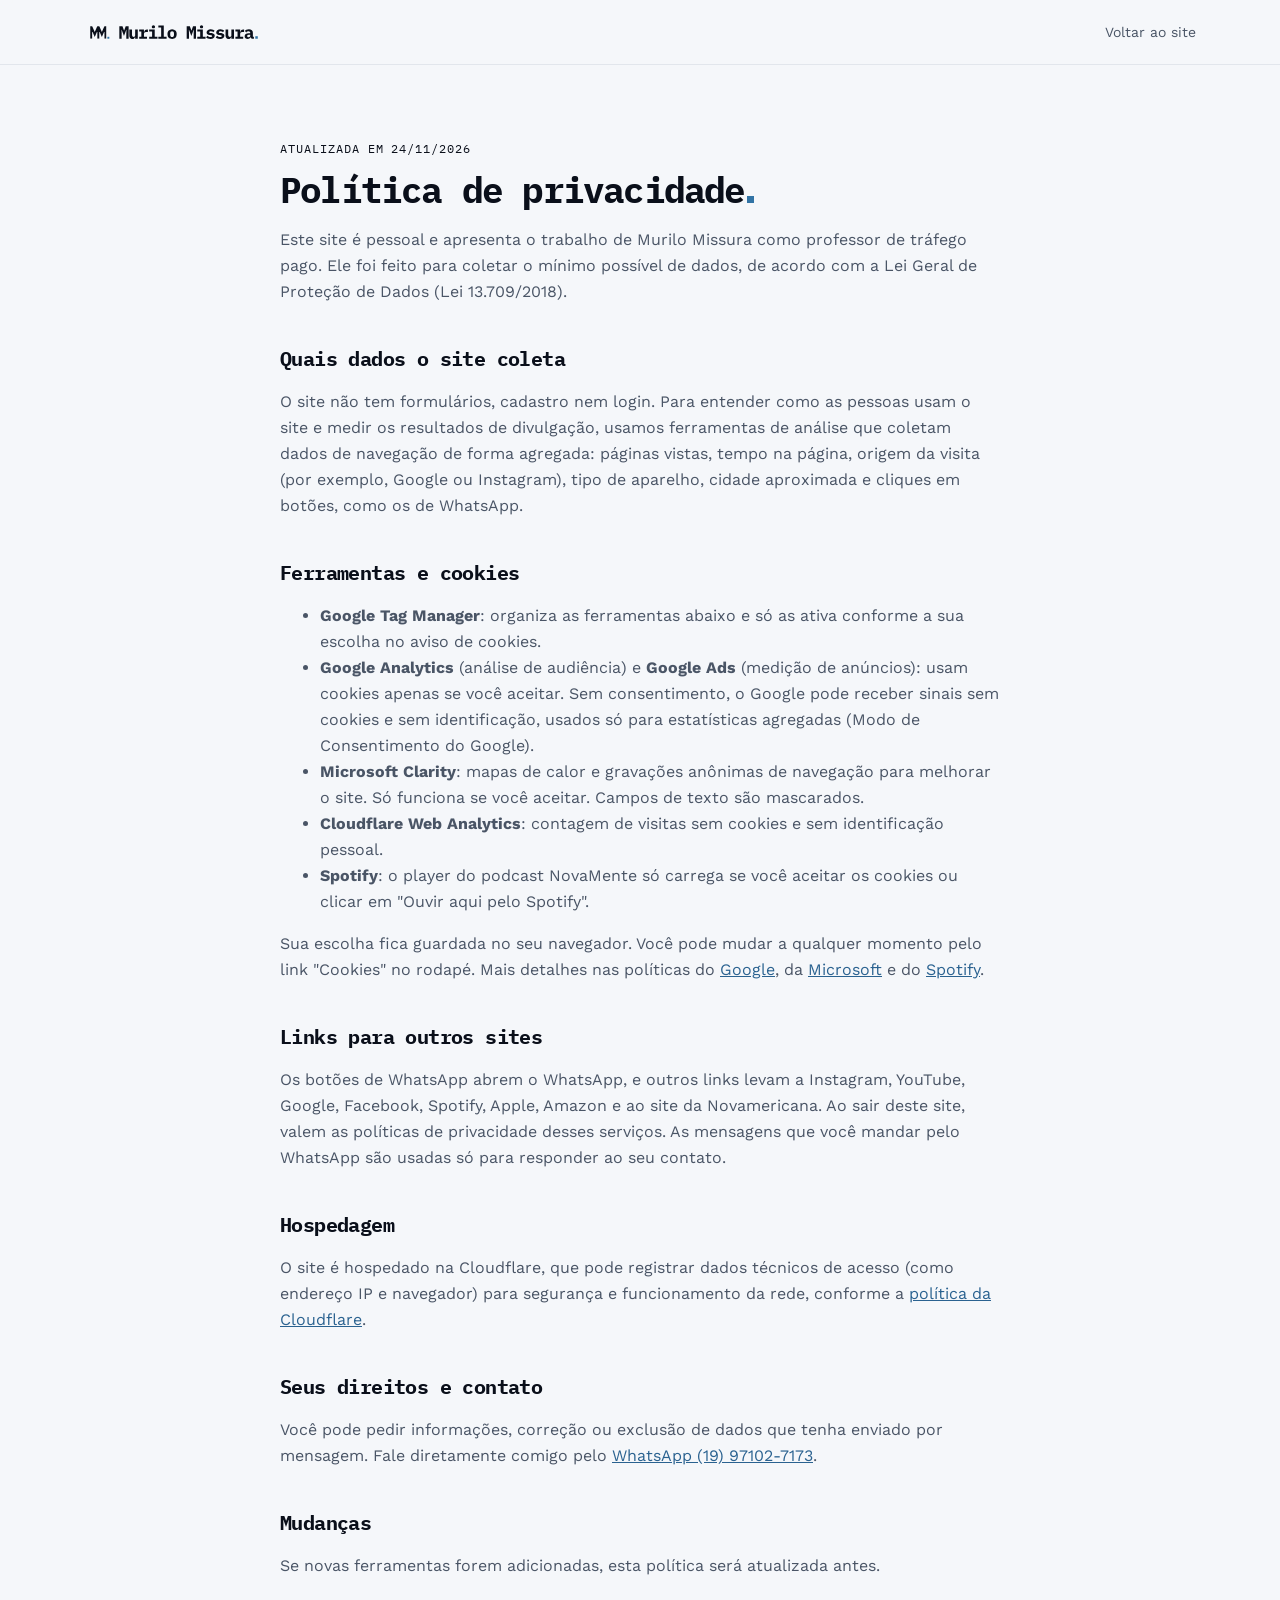
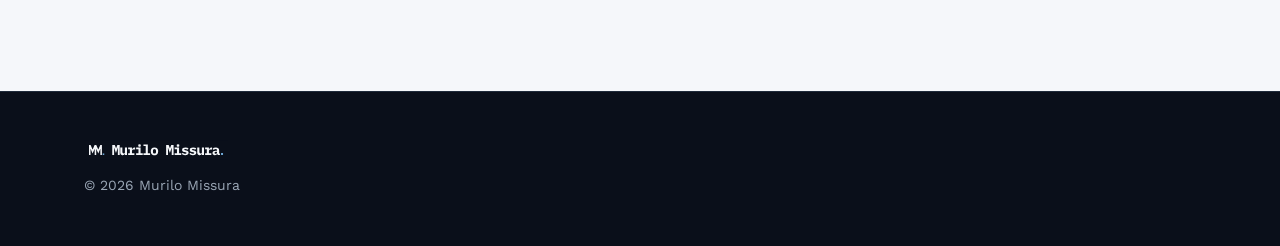
==== commit f7f1893e: "Medição: Google Tag Manager com Consent Mode v2 e eventos de WhatsApp e podcast - GTM-TDWP5HX4 carre" ====
--- a/privacidade.html
+++ b/privacidade.html
@@ -2,13 +2,22 @@
 <html lang="pt-br">
 <head>
 <meta charset="utf-8">
+<!-- Consentimento (Consent Mode v2) + Google Tag Manager -->
+<script>
+window.dataLayer=window.dataLayer||[];function gtag(){dataLayer.push(arguments);}
+gtag('consent','default',{ad_storage:'denied',ad_user_data:'denied',ad_personalization:'denied',analytics_storage:'denied',functionality_storage:'granted',security_storage:'granted',wait_for_update:500});
+gtag('set','ads_data_redaction',true);
+try{if(localStorage.getItem('mm-consent')==='yes'){gtag('consent','update',{ad_storage:'granted',ad_user_data:'granted',ad_personalization:'granted',analytics_storage:'granted'});dataLayer.push({event:'consent_ready',consent:'granted'});}}catch(e){}
+(function(w,d,s,l,i){w[l]=w[l]||[];w[l].push({'gtm.start':new Date().getTime(),event:'gtm.js'});var f=d.getElementsByTagName(s)[0],j=d.createElement(s),dl=l!='dataLayer'?'&l='+l:'';j.async=true;j.src='https://www.googletagmanager.com/gtm.js?id='+i+dl;f.parentNode.insertBefore(j,f);})(window,document,'script','dataLayer','GTM-TDWP5HX4');
+</script>
+
 <meta name="viewport" content="width=device-width,initial-scale=1">
 <title>Política de privacidade · Murilo Missura</title>
 <meta name="description" content="Como o site murilomissura.com.br trata dados e cookies.">
 <meta name="theme-color" content="#F5F7FA">
 <link rel="canonical" href="https://murilomissura.com.br/privacidade.html">
 <link rel="icon" href="assets/logo/avatar-azul.svg" type="image/svg+xml">
-<link rel="stylesheet" href="assets/css/site.css?v=4">
+<link rel="stylesheet" href="assets/css/site.css?v=5">
 <style>
 .doc{max-width:720px;padding:64px 0 96px}
 .doc h1{font-size:36px;line-height:42px;letter-spacing:-.05em;margin-bottom:8px}
@@ -18,20 +27,28 @@
 </style>
 </head>
 <body>
+<noscript><iframe src="https://www.googletagmanager.com/ns.html?id=GTM-TDWP5HX4" height="0" width="0" style="display:none;visibility:hidden"></iframe></noscript>
+
 <header class="top"><div class="wrap"><a href="/" aria-label="Murilo Missura, início"><img src="assets/logo/logo-horizontal-positivo.svg" alt="Murilo Missura" width="180" height="25"></a><nav class="nav"><a href="/">Voltar ao site</a></nav></div></header>
 <main class="wrap doc">
-  <p class="upd">Atualizada em 22/11/2026</p>
+  <p class="upd">Atualizada em 24/11/2026</p>
   <h1>Política de privacidade<span class="ponto"></span></h1>
   <p>Este site é pessoal e apresenta o trabalho de Murilo Missura como professor de tráfego pago. Ele foi feito para coletar o mínimo possível de dados, de acordo com a Lei Geral de Proteção de Dados (Lei 13.709/2018).</p>
 
   <h2>Quais dados o site coleta</h2>
-  <p>Nenhum dado pessoal é coletado diretamente pelo site. Não há formulários, cadastro, login, ferramentas de análise de visitas nem pixels de anúncios.</p>
+  <p>O site não tem formulários, cadastro nem login. Para entender como as pessoas usam o site e medir os resultados de divulgação, usamos ferramentas de análise que coletam dados de navegação de forma agregada: páginas vistas, tempo na página, origem da visita (por exemplo, Google ou Instagram), tipo de aparelho, cidade aproximada e cliques em botões, como os de WhatsApp.</p>
 
-  <h2>Cookies</h2>
-  <p>O site não usa cookies próprios. A sua escolha no aviso de cookies fica guardada apenas no seu navegador (armazenamento local), para o aviso não aparecer de novo.</p>
-  <p>O player do podcast NovaMente é fornecido pelo Spotify. Ele só carrega se você aceitar os cookies ou clicar em "Ouvir aqui pelo Spotify". A partir daí, o Spotify pode usar cookies e coletar dados conforme a <a href="https://www.spotify.com/br-pt/legal/privacy-policy/" target="_blank" rel="noopener">política de privacidade do Spotify</a>. Você pode mudar sua escolha a qualquer momento pelo link "Cookies" no rodapé.</p>
+  <h2>Ferramentas e cookies</h2>
+  <ul>
+    <li><strong>Google Tag Manager</strong>: organiza as ferramentas abaixo e só as ativa conforme a sua escolha no aviso de cookies.</li>
+    <li><strong>Google Analytics</strong> (análise de audiência) e <strong>Google Ads</strong> (medição de anúncios): usam cookies apenas se você aceitar. Sem consentimento, o Google pode receber sinais sem cookies e sem identificação, usados só para estatísticas agregadas (Modo de Consentimento do Google).</li>
+    <li><strong>Microsoft Clarity</strong>: mapas de calor e gravações anônimas de navegação para melhorar o site. Só funciona se você aceitar. Campos de texto são mascarados.</li>
+    <li><strong>Cloudflare Web Analytics</strong>: contagem de visitas sem cookies e sem identificação pessoal.</li>
+    <li><strong>Spotify</strong>: o player do podcast NovaMente só carrega se você aceitar os cookies ou clicar em "Ouvir aqui pelo Spotify".</li>
+  </ul>
+  <p>Sua escolha fica guardada no seu navegador. Você pode mudar a qualquer momento pelo link "Cookies" no rodapé. Mais detalhes nas políticas do <a href="https://policies.google.com/privacy?hl=pt-BR" target="_blank" rel="noopener">Google</a>, da <a href="https://privacy.microsoft.com/pt-br/privacystatement" target="_blank" rel="noopener">Microsoft</a> e do <a href="https://www.spotify.com/br-pt/legal/privacy-policy/" target="_blank" rel="noopener">Spotify</a>.</p>
 
-  <h2>Links para outros sites</h2>
+<h2>Links para outros sites</h2>
   <p>Os botões de WhatsApp abrem o WhatsApp, e outros links levam a Instagram, YouTube, Google, Facebook, Spotify, Apple, Amazon e ao site da Novamericana. Ao sair deste site, valem as políticas de privacidade desses serviços. As mensagens que você mandar pelo WhatsApp são usadas só para responder ao seu contato.</p>
 
   <h2>Hospedagem</h2>
@@ -41,7 +58,7 @@
   <p>Você pode pedir informações, correção ou exclusão de dados que tenha enviado por mensagem. Fale diretamente comigo pelo <a href="https://wa.me/5519971027173" target="_blank" rel="noopener">WhatsApp (19) 97102-7173</a>.</p>
 
   <h2>Mudanças</h2>
-  <p>Se o site passar a usar ferramentas de análise ou anúncios, esta política será atualizada antes, e elas só funcionarão com o seu consentimento.</p>
+  <p>Se novas ferramentas forem adicionadas, esta política será atualizada antes.</p>
 </main>
 <footer><div class="wrap"><div><img src="assets/logo/logo-horizontal-negativo.svg" alt="Murilo Missura" width="180" height="25"><p style="margin:8px 0 0">© 2026 Murilo Missura</p></div></div></footer>
 </body>
--- a/assets/css/site.css
+++ b/assets/css/site.css
@@ -307,3 +307,8 @@
 @media (max-width:620px){.ck{flex-direction:column;align-items:stretch}.ck-b .btn{flex:1;justify-content:center}}
 .linkbtn{background:none;border:0;padding:0;font:inherit;color:inherit;cursor:pointer;text-decoration:underline}
 @media (prefers-reduced-motion:reduce){.tk,.tk-cta span{transition:none}}
+
+.cases-title{font-size:24px;line-height:30px;letter-spacing:-.04em;margin:56px 0 4px}
+.cases-sub{margin:0;color:var(--ink-muted);font-size:15px}
+@media (max-width:720px){.cases-title{font-size:20px;line-height:26px;margin-top:40px}}
+.cases-sub+.cases{margin-top:24px}
